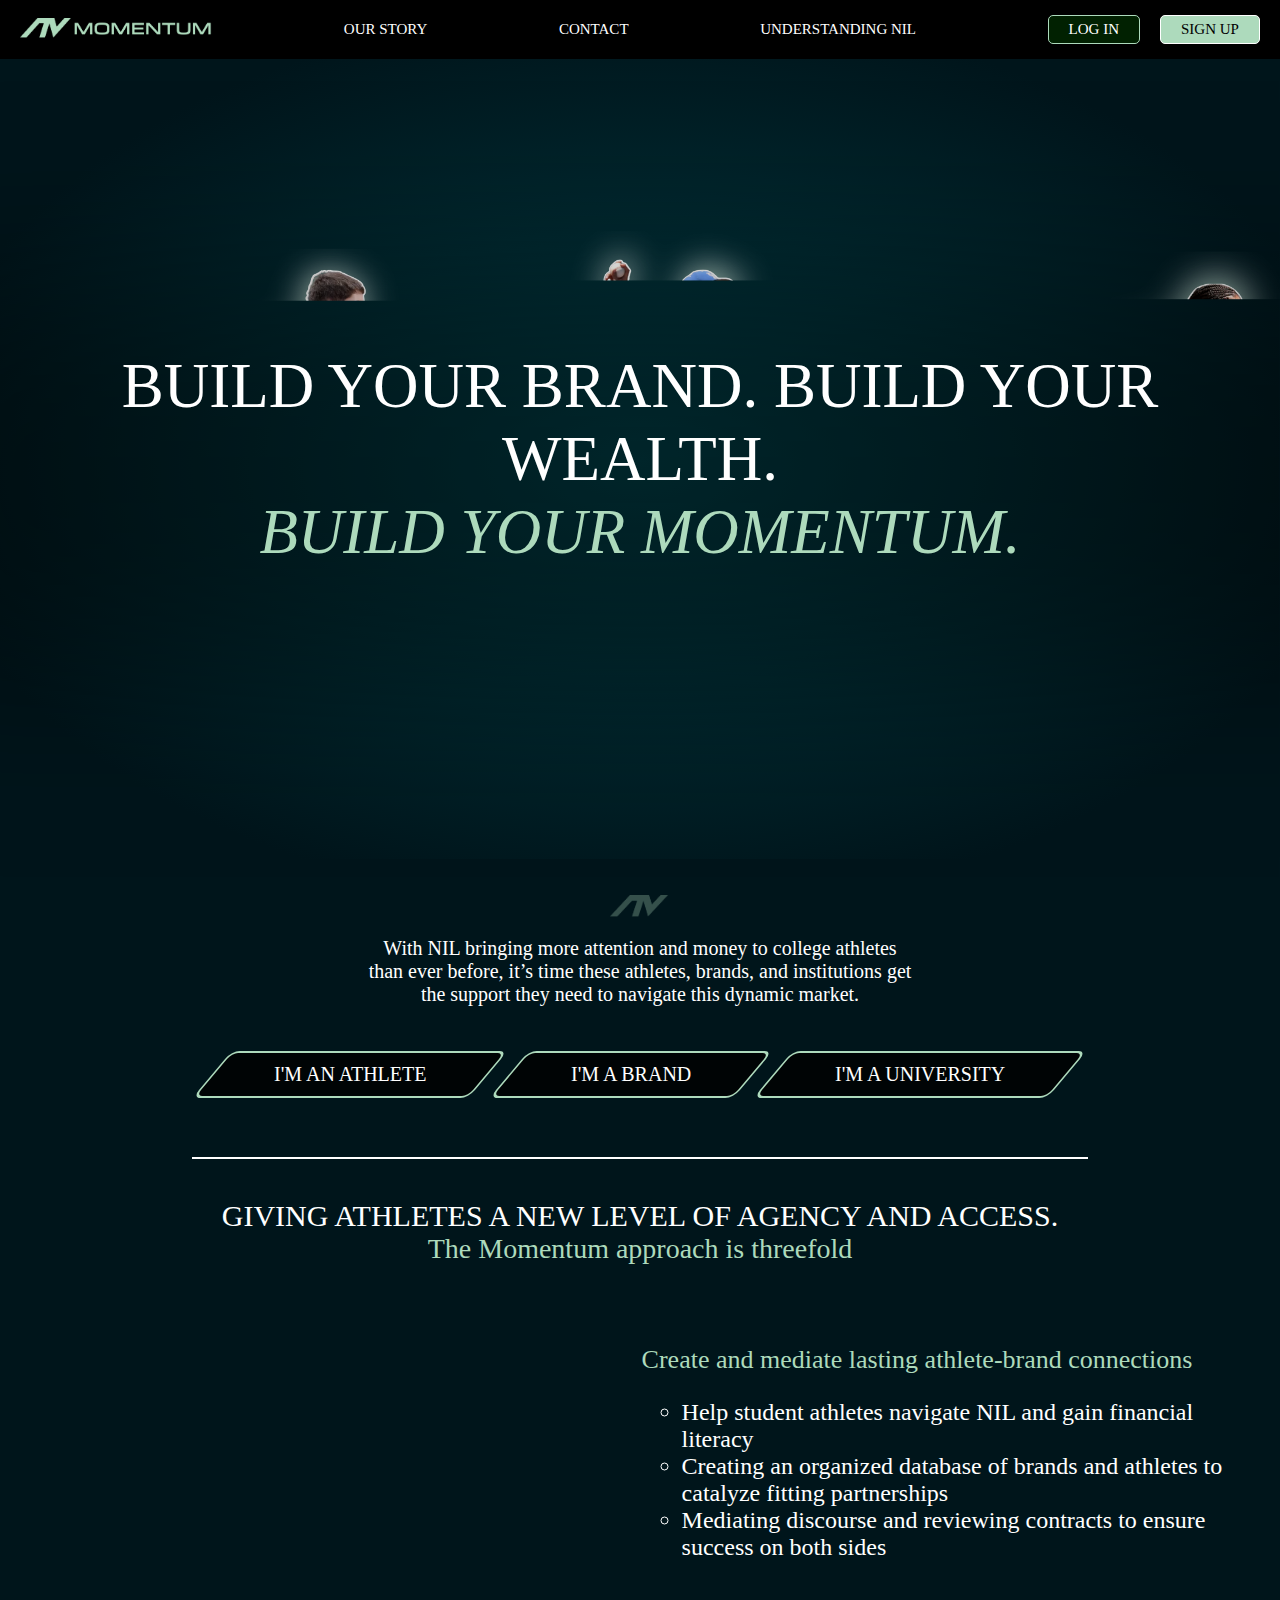
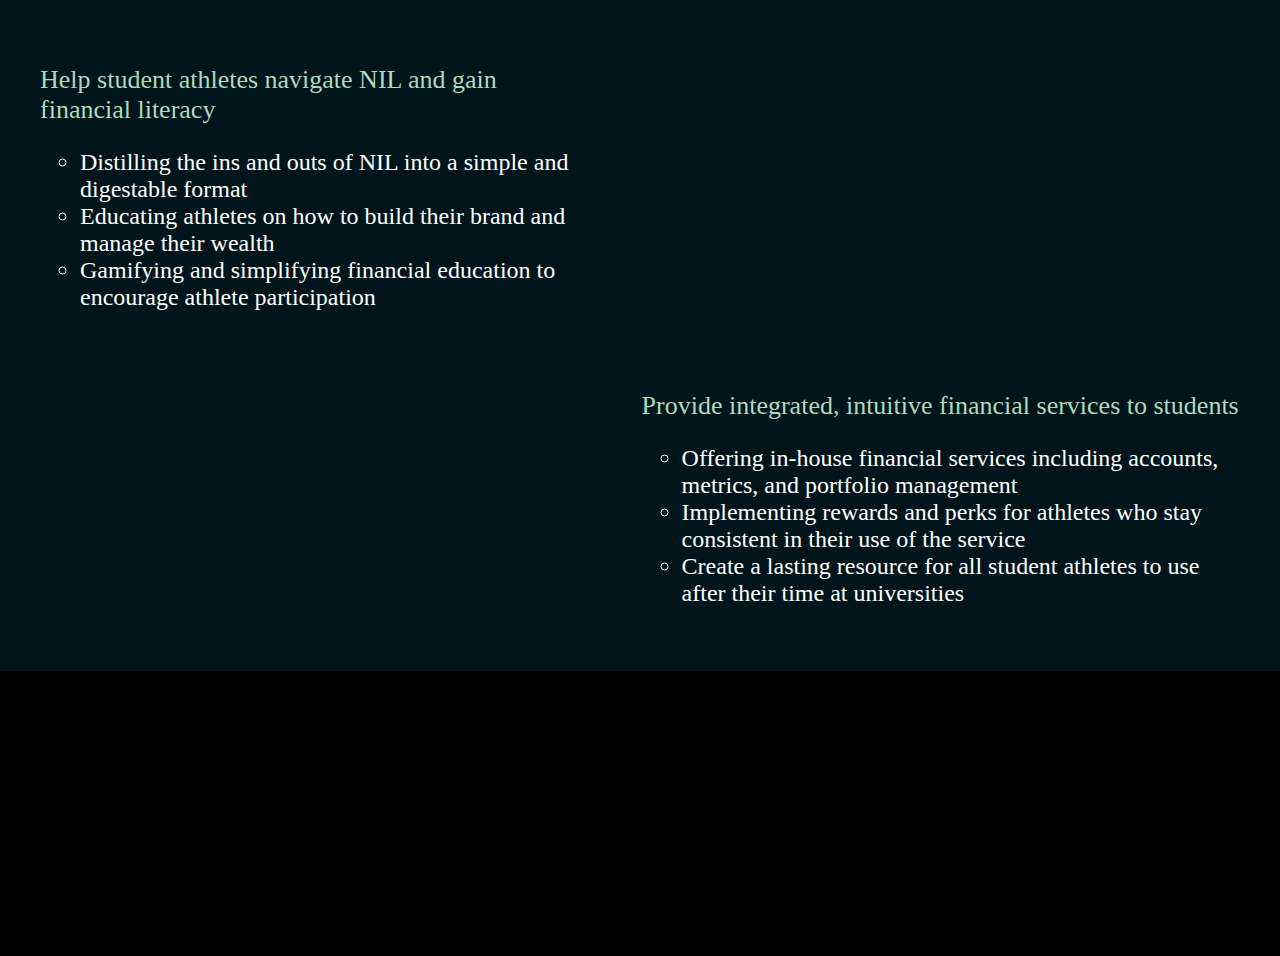
==== index.html @ ad5f427d "1" ====
<!DOCTYPE html>
<html lang="en">
<head>
    <title>Home Page</title>
    <meta charset="UTF-8">
    <meta name="viewport" content="width=device-width, initial-scale=1.0">
    <link rel="stylesheet" href="style.css">
    <link rel="preconnect" href="https://fonts.googleapis.com">
    <link rel="preconnect" href="https://fonts.gstatic.com" crossorigin>
    <link href="https://fonts.googleapis.com/css2?family=Kanit:ital,wght@0,100;0,200;0,300;0,400;0,500;0,600;0,700;0,800;0,900;1,100;1,200;1,300;1,400;1,500;1,600;1,700;1,800;1,900&display=swap" rel="stylesheet">
</head>
<header>
<ul class="nav-list">
    <li><img src="images/logo.png" class="img"></li>
    <li>OUR STORY</li>
    <li>CONTACT</li>
    <li>UNDERSTANDING NIL</li>
    <li class="auth-buttons">
        <div class="login-button">LOG IN</div>
        <div class="signup-button">SIGN UP</div>
    </li>
</ul>
<header>
<body>
<div class="landing-page">
<img src="images/blurline.png" class="blurline">
<div class ="title-text">
    <p>BUILD YOUR BRAND. BUILD YOUR WEALTH.</p>
    <em>BUILD YOUR MOMENTUM.</em>
    <div class="image-container">
        <img src="images/athlete-1.png" class="moving-image" id="athlete-1">
        <img src="images/athlete-2.png" class="moving-image" id="athlete-2">
        <img src="images/athlete-3.png" class="moving-image" id="athlete-3">
        <img src="images/athlete-4.png" class="moving-image" id="athlete-4">
    </div>
    
</div>

<script>
  
  document.addEventListener("DOMContentLoaded", function() {
            const container = document.querySelector('.image-container');
            const images = document.querySelectorAll('.moving-image');
            const speed = 1; // Adjust the speed as needed

            function moveImages() {
                images.forEach((image) => {
                    const currentLeft = parseFloat(window.getComputedStyle(image).left);
                    image.style.left = `${currentLeft + speed}px`;

                    // If the image moves off the right side, reposition it to the left side
                    if (currentLeft > container.offsetWidth) {
                        image.style.left = `-${image.offsetWidth}px`;
                    }
                });
            }

            function initialize() {
                images.forEach((image, index) => {
                    image.style.position = 'absolute';
                    image.style.left = `${index * (image.offsetWidth + 20)}px`; // Initial position with spacing
                });

                setInterval(moveImages, 10); // Move images every 10ms
            }

            initialize();

            // Refresh the page on window resize
            window.addEventListener('resize', () => {
                location.reload();
            });
        });
    </script>
</div>
<div class="section-1">

<div class="supportText">
<img src="images/short-logo.png" class="short-logo">
<p>With NIL bringing more attention and money to college athletes <br>
    than ever before, it’s time these athletes, brands, and institutions get <br>
    the support they need to  navigate this dynamic market. </p>
    <ul class="redirectories">
        <li class="redirect-button" id="athlete-button"><div class="skew-fix">I'M AN ATHLETE</div></li>
        <li class="redirect-button" id="brand-button"><div class="skew-fix">I'M A BRAND</div></li>
        <li class="redirect-button" id="university-button"><div class="skew-fix">I'M A UNIVERSITY</div></li>
    </ul>
</div>

</div>
<div class="section-2">
    <h1>GIVING ATHLETES A NEW LEVEL OF AGENCY AND ACCESS.</h1>
    <p>The Momentum approach is threefold</p>
    <div class="subsection1">
    <div class= "bold-text">Create and mediate lasting
        athlete-brand connections</div>
    <ul class="subtext">
        <li>Help student athletes navigate
            NIL and gain financial literacy</li>
        <li> Creating an organized database of brands and 
            athletes to catalyze fitting partnerships</li>
        <li> Mediating discourse and reviewing contracts 
            to ensure success on both sides</li>
    </ul>
</div>
    <div class="subsection2">
    <div class= "bold-text">Help student athletes navigate
        NIL and gain financial literacy</div>
        <ul class="subtext">
            <li>Distilling the ins and outs of NIL into a simple 
                and digestable format </li>
            <li>Educating athletes on how to build their brand
                and manage their wealth</li>
            <li>Gamifying and simplifying financial education
                to encourage athlete participation </li>
        </ul>
    </div>
    <div class="subsection3">
    <div class= "bold-text">Provide integrated, intuitive
        financial services to students</div>
        <ul class="subtext">
            <li>Offering in-house financial services including
                accounts, metrics, and portfolio management  </li>
            <li>Implementing rewards and perks for athletes who 
                stay consistent in their use of the service</li>
            <li>Create a lasting resource for all student athletes to
                use after their time at universities </li>
        </ul>
    </div>
</div>
</body>
<footer>
    
</footer>
</html>
---- style.css ----
.html,body
{
    background-color: black;
    color:white;
    font-family: kanit;
    margin: 0;
    padding: 0;
    min-width: 800px;
    overflow-x: hidden;
}

.nav-list
{
    background-color: black;
    align-items: center;
    display:flex;
    justify-content: space-between;
    font-weight: 300;
    list-style-type:none;
    padding: 0px 20px;
    font-size: 15px;
}
.auth-buttons {
    display: flex;
    gap: 20px; /* Adjust the gap between the buttons as needed */
    
}
.img
{
    height:20px;
    width:auto;
}
.login-button
{
    background-color: rgb(1, 33, 1);
    padding: 5px 20px;
    border-radius: 5px;
    border:1px solid #ADDABC
}
.signup-button
{
    background-color: #addabc;
    padding: 5px 20px;
    border-radius:5px;
    border:1px solid white;
    color: black;
}

.landing-page
{
    height:800px;
    background: radial-gradient(ellipse, #003C44 , #00151B  80%);
    font-size:7vh;
    font-weight: 300;
    
}
.title-text
{
    align-items: center;
    text-align: center;
    justify-content: center;
    display:flex;
    flex-direction: column;
    height: 100%;
}
.landing-page p
{
    margin: 0;

    z-index: 4;

}
.landing-page em
{
    color:#addabc;
    z-index: 4;
}
.section-1 {
    height: 300px;
    background-color: #00151B;
    font-size: 40px;    
    overflow-x: hidden;
    position: relative; /* Add this to position the pseudo-element correctly */
}

.section-1::after {
    content: "";
    display: block;
    width: 70%;
    height: 2px;
    background-color: white;
    position: absolute;
    bottom: 0;
    left: 50%;
    transform: translateX(-50%);
}
.supportText 
{
    align-items: center;
    text-align: center;
    justify-content: center;
    display:flex;
    flex-direction: column;
    height: 100%;
    font-size: 0.5em;
}

.image-container {
    position: relative;
    width: 100%;
    justify-content: space-between;
    z-index: 1;
    min-width: 960px;
    top:-400px;
    vertical-align: top;
    
}

.moving-image {
    width: 450px;
    height: auto;
    position: absolute;
    vertical-align: text-bottom;
}

.blurline{
    align-items: center;
    text-align: center;
    justify-content: center;
    display:flex;
    position:absolute;
    top:80px;
    height:800px;
    width:100%;
    z-index: 3;
    animation: fadeIn 3s;
}
@keyframes fadeIn {
    0% { opacity: 0; }
    100% { opacity: 1; }
  }
.short-logo
{
    width: 60px;
    opacity: 30%;
}

.redirectories
{
    align-items: center;
    display:flex;
    font-weight: 400;
    list-style-type:none;
    padding: 0px 20px;
    font-size: 25px;
    font-family: kanit;
    gap:20px;
    min-width: 820px;
}
.redirect-button
{
    background-color: #000405;
    border: 2px solid #addabc;
    padding: .4em 2.4em;
    border-radius: 8px;
    transform:skew(-40deg);
}

.redirect-button:hover
{
    animation: fadeIn 2s;
}
@keyframes fadeIn {
    100% { opacity: 1; }
    0% { opacity: 0.5; }
  }
.skew-fix
{
    font-size: 20px;
    transform:skew(40deg);
}
.section-2
{
    height: 100%;
    background-color: #00151B;
    font-size: 40px;
    margin-top: -20px;
    padding: 40px;
}
.section-2 h1
{
    display:flex;
    justify-content: center;
    font-weight: 400;
    font-size: 30px;;
    text-align: center;
}
.section-2 p
{
    display:flex;
    justify-content: center;
    margin-top: -20px;;
    font-weight: 400;
    font-size: 28px;
    color: #ADDABC;
}
.bold-text
{
    font-weight: 400;
    font-size: 26px;
    color: #ADDABC;
}
.subtext
{
    
    font-size: 24px;
    font-weight: 300;
    list-style-type: circle;
}
.subsection1
{
    align-items: left;
    text-align: left;
    display:flex;
    flex-direction: column;
    width: 50%;
    margin-left:47vw;
    margin-top: 80px;
}
.subsection2
{
    margin-top: 80px;
    width: 45%;
}
.subsection3
{
    margin-top: 80px;
    align-items: left;
    text-align: left;
    display:flex;
    flex-direction: column;
    width: 50%;
    margin-left:47vw
}
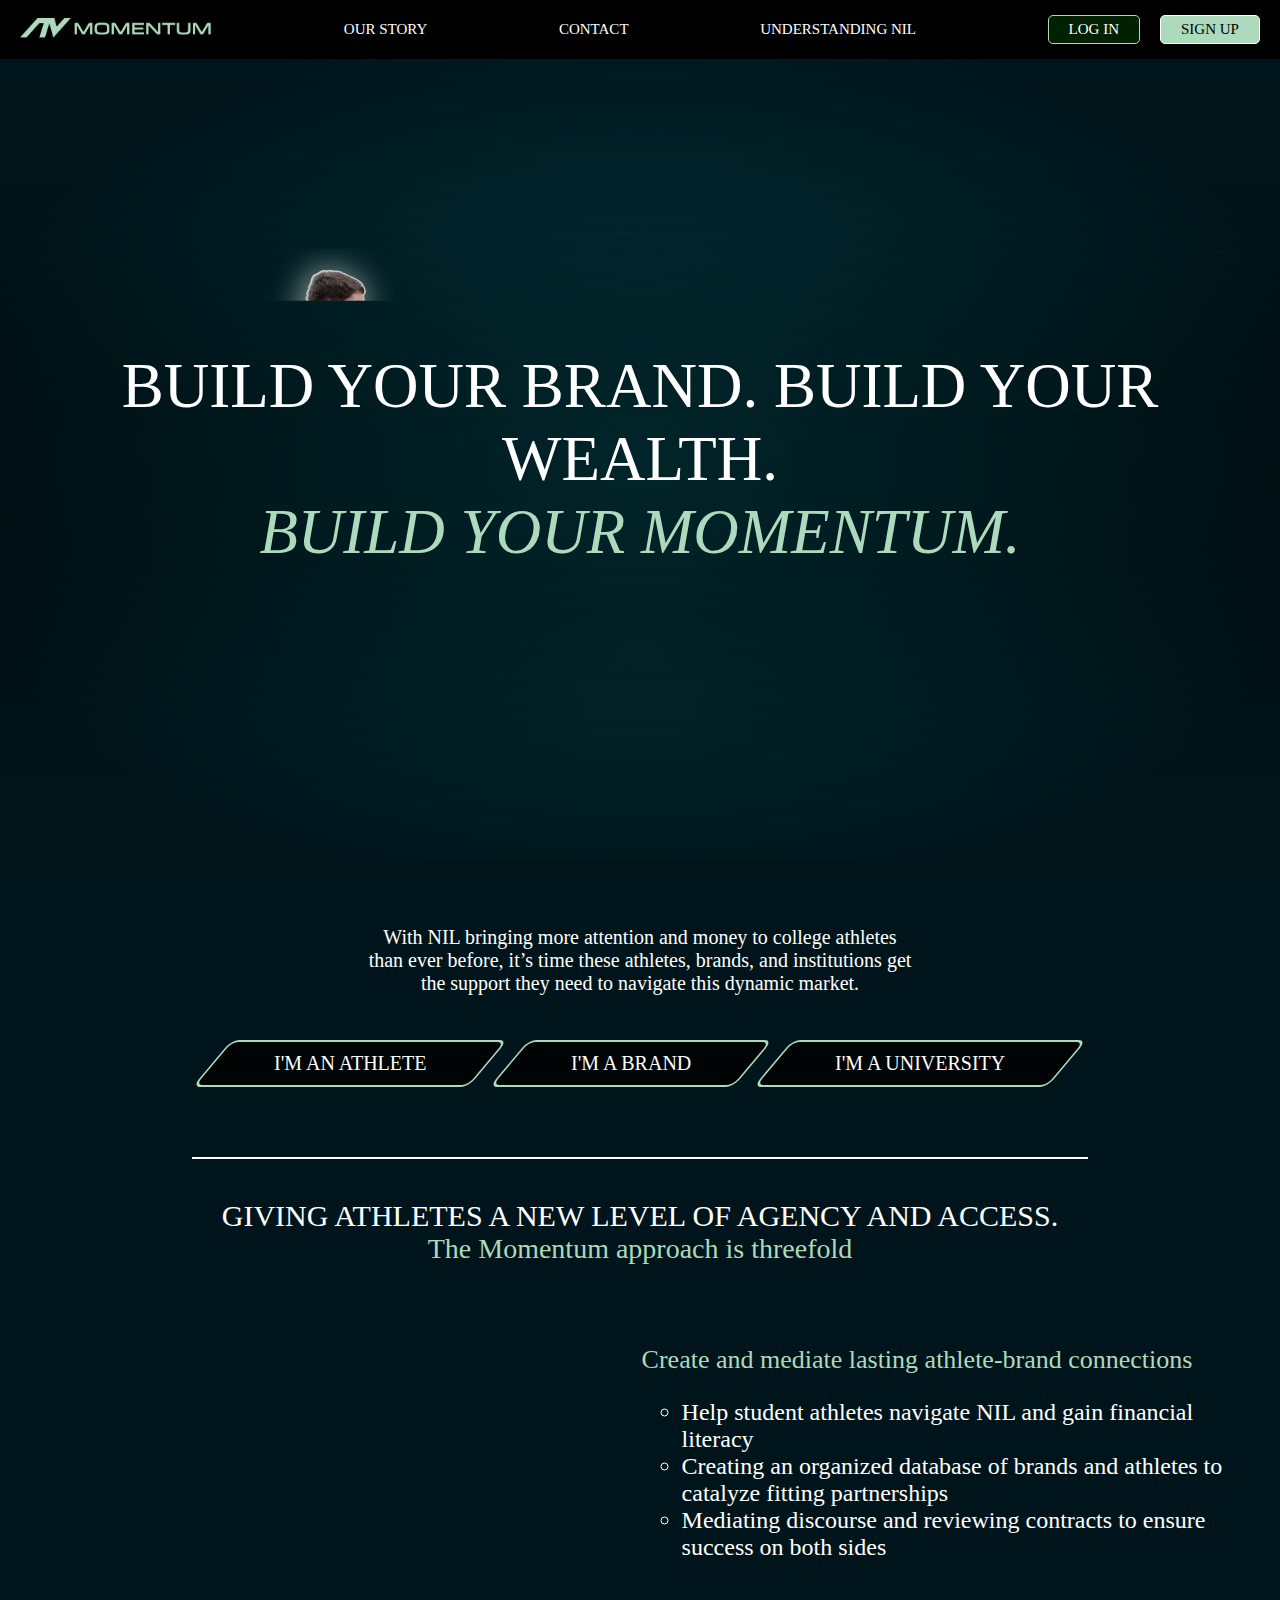
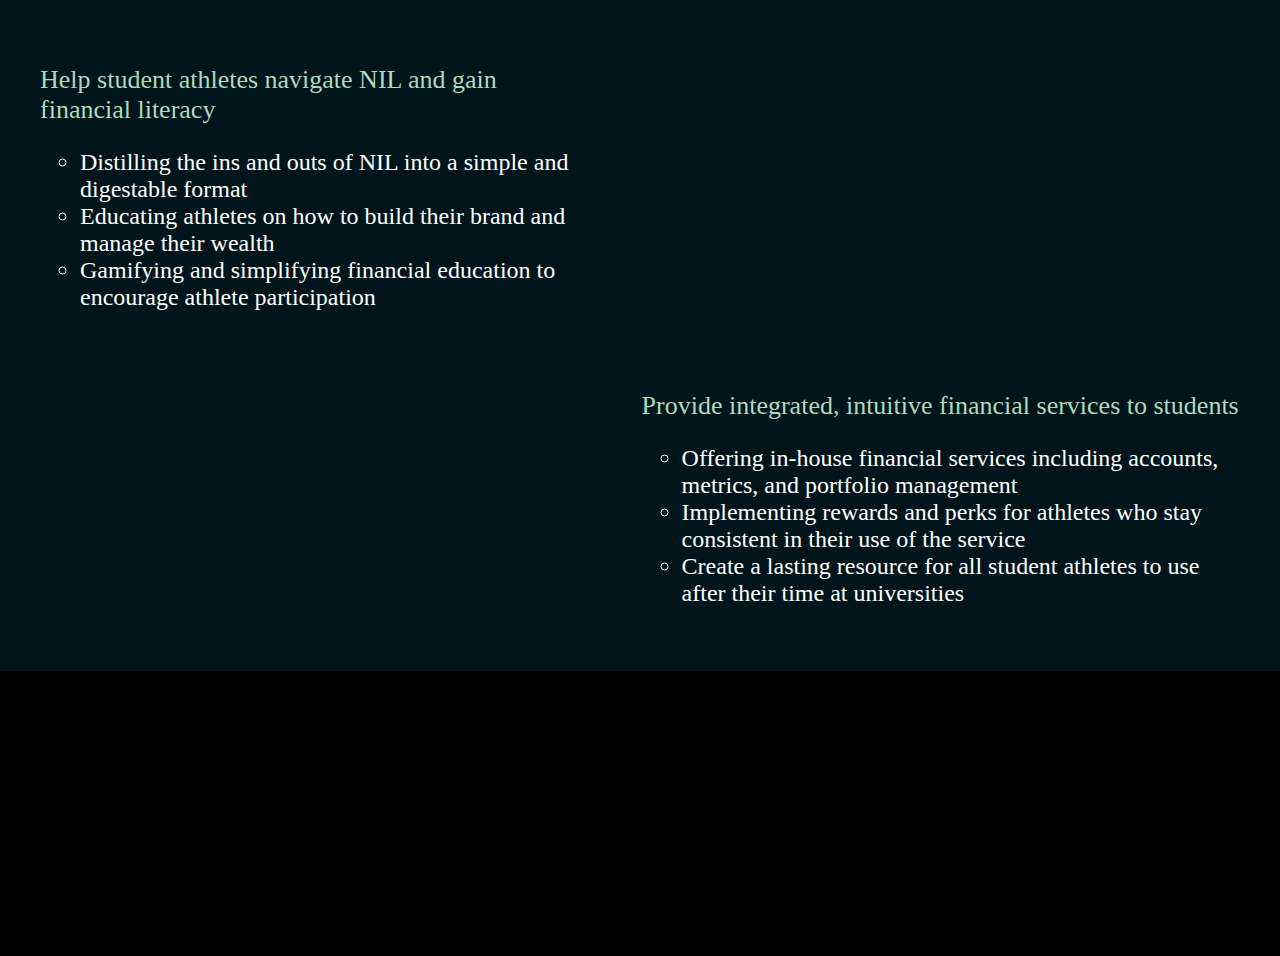
==== commit af5444e2: "mobile version + different html" ====
--- a/index.html
+++ b/index.html
@@ -11,7 +11,7 @@
 </head>
 <header>
 <ul class="nav-list">
-    <li><img src="images/logo.png" class="img"></li>
+    <li><img src="images/logo.png" class="header-logo"id="img"></li>
     <li>OUR STORY</li>
     <li>CONTACT</li>
     <li>UNDERSTANDING NIL</li>
@@ -21,6 +21,13 @@
     </li>
 </ul>
 <header>
+    <div class="full-screen-menu">
+        <ul>
+            <li>Projects</li>
+            <li>About Me</li>
+            <li>Contact</li>
+        </ul>
+    </div>
 <body>
 <div class="landing-page">
 <img src="images/blurline.png" class="blurline">
@@ -36,42 +43,6 @@
     
 </div>
 
-<script>
-  
-  document.addEventListener("DOMContentLoaded", function() {
-            const container = document.querySelector('.image-container');
-            const images = document.querySelectorAll('.moving-image');
-            const speed = 1; // Adjust the speed as needed
-
-            function moveImages() {
-                images.forEach((image) => {
-                    const currentLeft = parseFloat(window.getComputedStyle(image).left);
-                    image.style.left = `${currentLeft + speed}px`;
-
-                    // If the image moves off the right side, reposition it to the left side
-                    if (currentLeft > container.offsetWidth) {
-                        image.style.left = `-${image.offsetWidth}px`;
-                    }
-                });
-            }
-
-            function initialize() {
-                images.forEach((image, index) => {
-                    image.style.position = 'absolute';
-                    image.style.left = `${index * (image.offsetWidth + 20)}px`; // Initial position with spacing
-                });
-
-                setInterval(moveImages, 10); // Move images every 10ms
-            }
-
-            initialize();
-
-            // Refresh the page on window resize
-            window.addEventListener('resize', () => {
-                location.reload();
-            });
-        });
-    </script>
 </div>
 <div class="section-1">
 
@@ -128,6 +99,7 @@
         </ul>
     </div>
 </div>
+<script src="script.js"></script>
 </body>
 <footer>
     
--- a/style.css
+++ b/style.css
@@ -25,7 +25,7 @@
     gap: 20px; /* Adjust the gap between the buttons as needed */
     
 }
-.img
+#img
 {
     height:20px;
     width:auto;
@@ -242,3 +242,150 @@
     width: 50%;
     margin-left:47vw
 }
+
+/* Ensure full-screen menu is hidden on desktop */
+.full-screen-menu {
+    display: none;
+}
+
+/* Ensure full-screen menu can be closed by clicking outside */
+.full-screen-menu.show {
+    display: flex;
+    flex-direction: column;
+}
+/* Mobile Styles */
+@media (max-width: 768px) {
+    html, body {
+        min-width: 100%; /* Remove min-width for better mobile responsiveness */
+        font-size: 16px; /* Adjust base font size for mobile */
+    }
+
+    .nav-list {
+        display: flex;
+        justify-content: center; /* Center the logo */
+        padding: 10px;
+    }
+
+    .nav-list li:not(:first-child) {
+        display: none; /* Hide all list items except the first one which contains the logo */
+    }
+
+    .auth-buttons {
+        display: none; /* Hide the auth-buttons */
+    }
+
+
+    .full-screen-menu {
+        display: none;
+        position: fixed;
+        top: 0;
+        left: 0;
+        width: 100%;
+        height: 100%;
+        background-color: rgba(0, 0, 0, 0.9);
+        color: white;
+        z-index: 1000;
+        align-items: center;
+        justify-content: center;
+        text-align: center;
+    }
+
+    .full-screen-menu ul {
+        list-style: none;
+        padding: 0;
+    }
+
+    .full-screen-menu li {
+        margin: 20px 0;
+        font-size: 24px;
+    }
+
+    /* Styles for the full-screen menu when visible */
+    .full-screen-menu.show {
+        display: flex;
+        flex-direction: column;
+    }
+
+    .image-container {
+        min-width: 100%;
+        top: -200px;
+    }
+
+    .moving-image {
+        width: 100%;
+        height: auto;
+    }
+
+    .blurline {
+        height: 400px;
+        top: 40px;
+    }
+
+    .section-1 {
+        height: auto;
+        padding: 20px;
+        font-size: 24px;
+    }
+
+    .section-1::after {
+        width: 80%;
+    }
+
+    .supportText {
+        font-size: 1em;
+        padding: 20px;
+    }
+
+    .redirectories {
+        flex-direction: column;
+        font-size: 18px;
+        gap: 10px;
+        padding: 10px;
+        min-width: 100%;
+    }
+
+    .redirect-button {
+        width: 100%;
+        padding: 10px;
+        text-align: center;
+    }
+
+    .skew-fix {
+        font-size: 18px;
+    }
+
+    .section-2 {
+        padding: 20px;
+        font-size: 24px;
+    }
+
+    .section-2 h1 {
+        font-size: 24px;
+    }
+
+    .section-2 p {
+        font-size: 20px;
+    }
+
+    .bold-text {
+        font-size: 20px;
+    }
+
+    .subtext {
+        font-size: 20px;
+    }
+
+    .subsection1, .subsection2, .subsection3 {
+        width: 100%;
+        margin-left: 0;
+        padding: 10px;
+    }
+
+    .image-container {
+        visibility: hidden;
+    }
+
+    .blurline {
+        visibility: hidden;
+    }
+}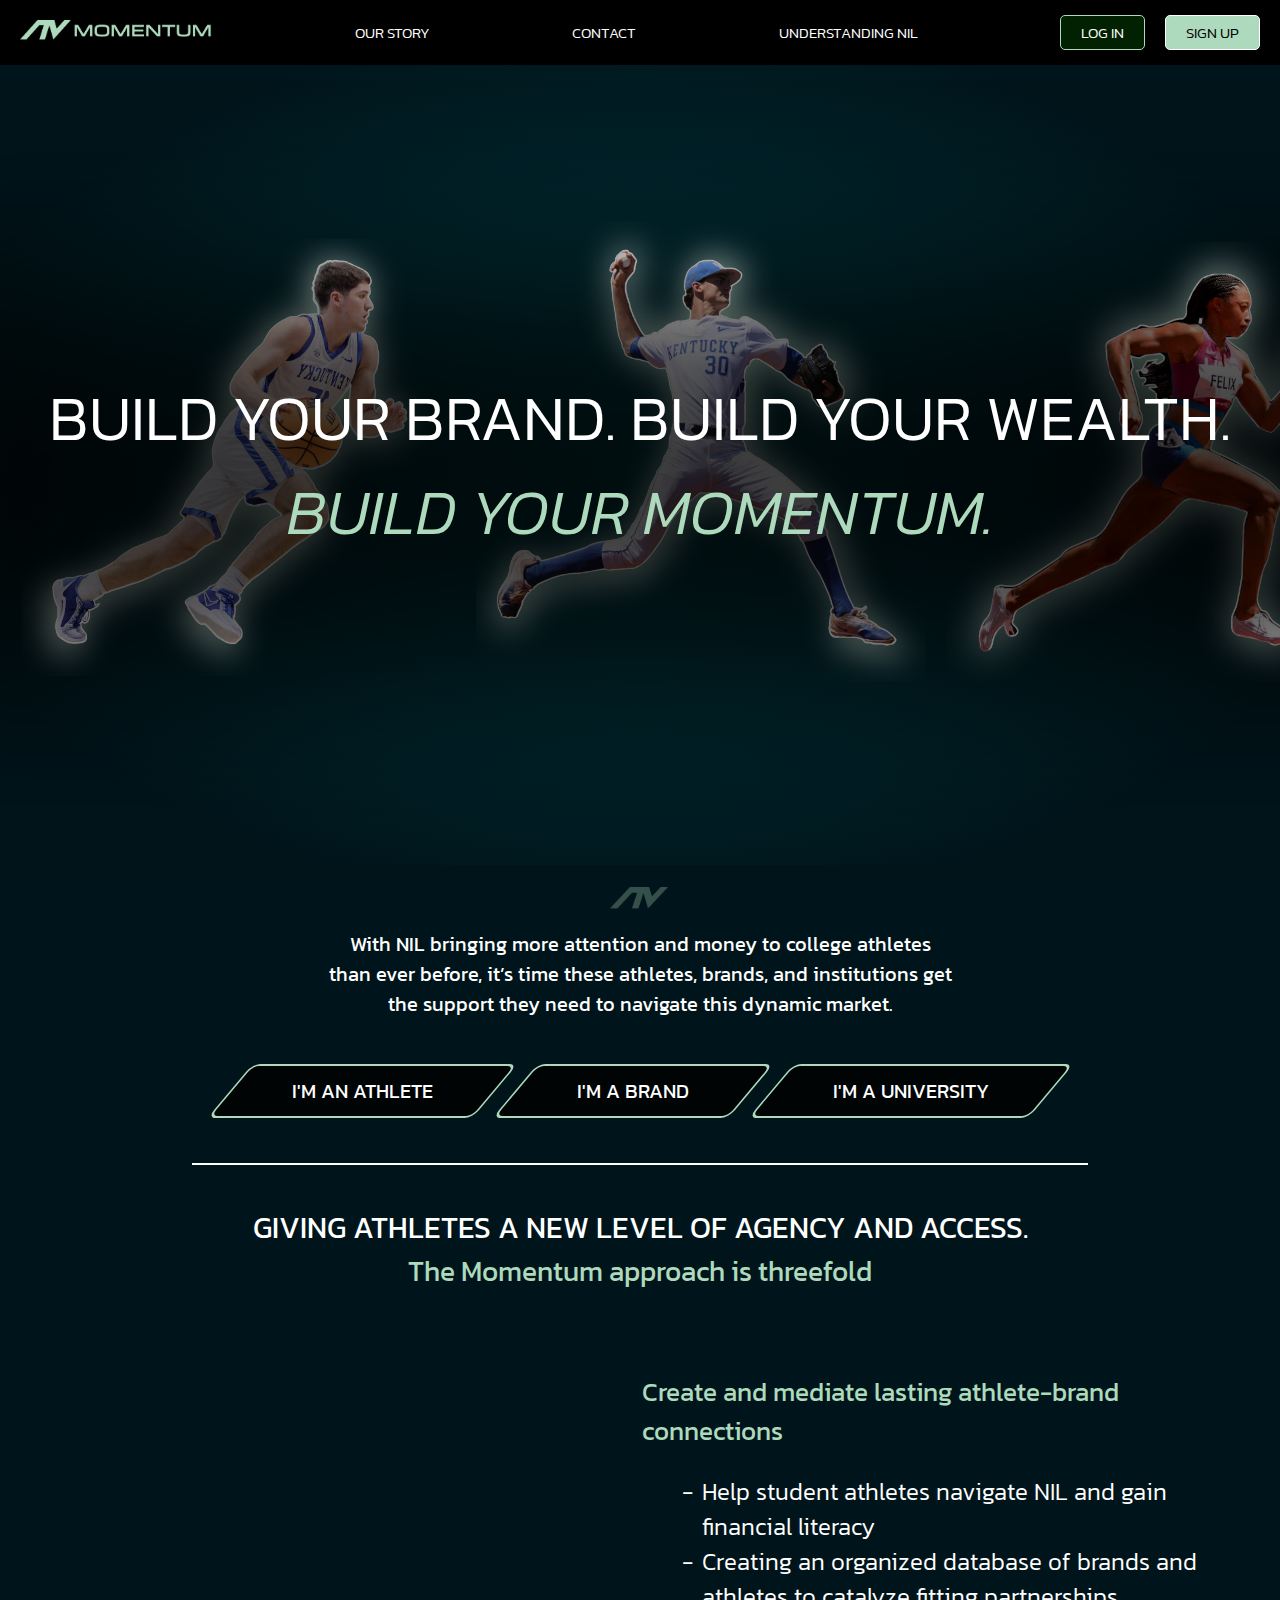
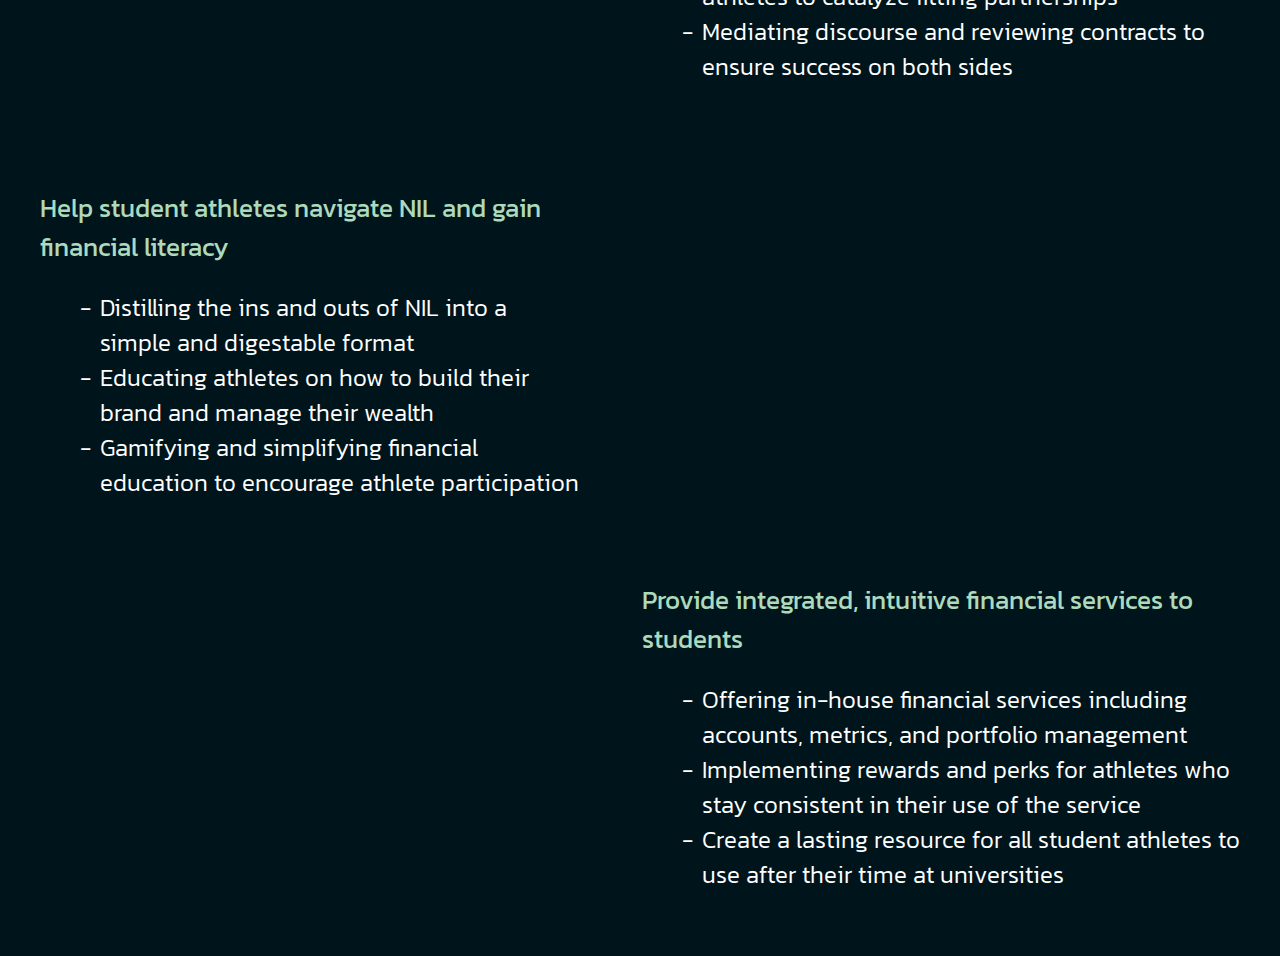
==== commit 0c1d9892: "form data" ====
--- a/index.html
+++ b/index.html
@@ -4,7 +4,7 @@
     <title>Home Page</title>
     <meta charset="UTF-8">
     <meta name="viewport" content="width=device-width, initial-scale=1.0">
-    <link rel="stylesheet" href="style.css">
+    <link rel="stylesheet" href="styles/style.css">
     <link rel="preconnect" href="https://fonts.googleapis.com">
     <link rel="preconnect" href="https://fonts.gstatic.com" crossorigin>
     <link href="https://fonts.googleapis.com/css2?family=Kanit:ital,wght@0,100;0,200;0,300;0,400;0,500;0,600;0,700;0,800;0,900;1,100;1,200;1,300;1,400;1,500;1,600;1,700;1,800;1,900&display=swap" rel="stylesheet">
@@ -52,9 +52,9 @@
     than ever before, it’s time these athletes, brands, and institutions get <br>
     the support they need to  navigate this dynamic market. </p>
     <ul class="redirectories">
-        <li class="redirect-button" id="athlete-button"><div class="skew-fix">I'M AN ATHLETE</div></li>
-        <li class="redirect-button" id="brand-button"><div class="skew-fix">I'M A BRAND</div></li>
-        <li class="redirect-button" id="university-button"><div class="skew-fix">I'M A UNIVERSITY</div></li>
+        <li class="redirect-button" id="athlete-button" onclick="window.location.href='signup.html'"><div class="skew-fix">I'M AN ATHLETE</div></li>
+        <li class="redirect-button" id="brand-button" onclick="window.location.href='signup.html'"><div class="skew-fix">I'M A BRAND</div></li>
+        <li class="redirect-button" id="university-button" onclick="window.location.href='signup.html'"><div class="skew-fix">I'M A UNIVERSITY</div></li>
     </ul>
 </div>
 
--- a/styles/style.css
+++ b/styles/style.css
@@ -0,0 +1,407 @@
+.html,body
+{
+    background-color: black;
+    color:white;
+    font-family: kanit;
+    margin: 0;
+    padding: 0;
+    min-width: 800px;
+    overflow-x: hidden;
+}
+
+.nav-list
+{
+    background-color: black;
+    align-items: center;
+    display:flex;
+    justify-content: space-between;
+    font-weight: 300;
+    list-style-type:none;
+    padding: 0px 20px;
+    font-size: 15px;
+}
+.auth-buttons {
+    display: flex;
+    gap: 20px; /* Adjust the gap between the buttons as needed */
+    
+}
+#img
+{
+    height:20px;
+    width:auto;
+}
+.login-button
+{
+    background-color: rgb(1, 33, 1);
+    padding: 5px 20px;
+    border-radius: 5px;
+    border:1px solid #ADDABC
+}
+.signup-button
+{
+    background-color: #addabc;
+    padding: 5px 20px;
+    border-radius:5px;
+    border:1px solid white;
+    color: black;
+}
+
+.landing-page
+{
+    height:800px;
+    background: radial-gradient(ellipse, #003C44 , #00151B  80%);
+    font-size:7vh;
+    font-weight: 300;
+    
+}
+.title-text
+{
+    align-items: center;
+    text-align: center;
+    justify-content: center;
+    display:flex;
+    flex-direction: column;
+    height: 100%;
+}
+.landing-page p
+{
+    margin: 0;
+
+    z-index: 4;
+
+}
+.landing-page em
+{
+    color:#addabc;
+    z-index: 4;
+}
+.section-1 {
+    height: 300px;
+    background-color: #00151B;
+    font-size: 40px;    
+    overflow-x: hidden;
+    position: relative; /* Add this to position the pseudo-element correctly */
+}
+
+.section-1::after {
+    content: "";
+    display: block;
+    width: 70%;
+    height: 2px;
+    background-color: white;
+    position: absolute;
+    bottom: 0;
+    left: 50%;
+    transform: translateX(-50%);
+}
+.supportText 
+{
+    align-items: center;
+    text-align: center;
+    justify-content: center;
+    display:flex;
+    flex-direction: column;
+    height: 100%;
+    font-size: 0.5em;
+}
+
+.image-container {
+    position: relative;
+    width: 100%;
+    justify-content: space-between;
+    z-index: 1;
+    min-width: 960px;
+    top:-400px;
+    vertical-align: top;
+    
+}
+
+.moving-image {
+    width: 450px;
+    height: auto;
+    position: absolute;
+    vertical-align: text-bottom;
+}
+
+.blurline{
+    align-items: center;
+    text-align: center;
+    justify-content: center;
+    display:flex;
+    position:absolute;
+    top:80px;
+    height:800px;
+    width:100%;
+    z-index: 3;
+    animation: fadeIn 3s;
+}
+@keyframes fadeIn {
+    0% { opacity: 0; }
+    100% { opacity: 1; }
+  }
+.short-logo
+{
+    width: 60px;
+    opacity: 30%;
+}
+
+.redirectories
+{
+    align-items: center;
+    display:flex;
+    font-weight: 400;
+    list-style-type:none;
+    padding: 0px 20px;
+    font-size: 25px;
+    font-family: kanit;
+    gap:20px;
+    min-width: 820px;
+}
+.redirect-button
+{
+    background-color: #000405;
+    border: 2px solid #addabc;
+    padding: .4em 2.4em;
+    border-radius: 8px;
+    transform:skew(-40deg);
+}
+
+.redirect-button:hover
+{
+    animation: fadeIn 2s;
+}
+@keyframes fadeIn {
+    100% { opacity: 1; }
+    0% { opacity: 0.5; }
+  }
+.skew-fix
+{
+    font-size: 20px;
+    transform:skew(40deg);
+}
+.section-2
+{
+    height: 100%;
+    background-color: #00151B;
+    font-size: 40px;
+    margin-top: -20px;
+    padding: 40px;
+}
+.section-2 h1
+{
+    display:flex;
+    justify-content: center;
+    font-weight: 400;
+    font-size: 30px;;
+    text-align: center;
+}
+.section-2 p
+{
+    display:flex;
+    justify-content: center;
+    margin-top: -20px;;
+    font-weight: 400;
+    font-size: 28px;
+    color: #ADDABC;
+}
+.bold-text
+{
+    font-weight: 400;
+    font-size: 26px;
+    color: #ADDABC;
+}
+.subtext
+{
+    
+    font-size: 24px;
+    font-weight: 300;
+    list-style-type: none;
+}
+.subtext li {
+    position: relative; /* Position the list items relative to adjust the dash position */
+    padding-left: 20px; /* Add padding to maintain indentation */
+}
+
+.subtext li::before {
+    content: "- "; /* Add a dash before each list item */
+    position: absolute; /* Position the dash absolutely */
+    left: 0; /* Align the dash to the left of the list item */
+}
+.subsection1
+{
+    align-items: left;
+    text-align: left;
+    display:flex;
+    flex-direction: column;
+    width: 50%;
+    margin-left:47vw;
+    margin-top: 80px;
+}
+.subsection2
+{
+    margin-top: 80px;
+    width: 45%;
+}
+.subsection3
+{
+    margin-top: 80px;
+    align-items: left;
+    text-align: left;
+    display:flex;
+    flex-direction: column;
+    width: 50%;
+    margin-left:47vw
+}
+
+/* Ensure full-screen menu is hidden on desktop */
+.full-screen-menu {
+    display: none;
+}
+
+/* Ensure full-screen menu can be closed by clicking outside */
+.full-screen-menu.show {
+    display: flex;
+    flex-direction: column;
+}
+/* Mobile Styles */
+@media (max-width: 768px) {
+    html, body {
+        min-width: 100%; /* Remove min-width for better mobile responsiveness */
+        font-size: 16px; /* Adjust base font size for mobile */
+    }
+
+    .nav-list {
+        display: flex;
+        justify-content: center; /* Center the logo */
+        padding: 10px;
+    }
+
+    .nav-list li:not(:first-child) {
+        display: none; /* Hide all list items except the first one which contains the logo */
+    }
+
+    .auth-buttons {
+        display: none; /* Hide the auth-buttons */
+    }
+
+
+    .full-screen-menu {
+        display: none;
+        position: fixed;
+        top: 0;
+        left: 0;
+        width: 100%;
+        height: 100%;
+        background-color: rgba(0, 0, 0, 0.9);
+        color: white;
+        z-index: 1000;
+        align-items: center;
+        justify-content: center;
+        text-align: center;
+    }
+
+    .full-screen-menu ul {
+        list-style: none;
+        padding: 0;
+    }
+
+    .full-screen-menu li {
+        margin: 20px 0;
+        font-size: 24px;
+    }
+
+    /* Styles for the full-screen menu when visible */
+    .full-screen-menu.show {
+        display: flex;
+        flex-direction: column;
+    }
+
+    .image-container {
+        min-width: 100%;
+        top: -200px;
+    }
+
+    .moving-image {
+        width: 100%;
+        height: auto;
+    }
+
+    .blurline {
+        height: 400px;
+        top: 40px;
+    }
+
+    .section-1 {
+        height: auto;
+        padding: 20px;
+        font-size: 24px;
+    }
+
+    .section-1::after {
+        width: 80%;
+    }
+
+    .supportText {
+        font-size: 1em;
+        padding: 20px;
+    }
+
+    .redirectories {
+        flex-direction: column;
+        font-size: 18px;
+        gap: 10px;
+        padding: 10px;
+        min-width: 100%;
+    }
+
+    .redirect-button {
+        width: 100%;
+        padding: 10px;
+        text-align: center;
+    }
+
+    .skew-fix {
+        font-size: 18px;
+    }
+
+    .section-2 {
+        padding: 20px;
+        font-size: 24px;
+    }
+
+    .section-2 h1 {
+        font-size: 24px;
+    }
+
+    .section-2 p {
+        font-size: 20px;
+    }
+
+    .bold-text {
+        font-size: 20px;
+    }
+
+    .subtext {
+        font-size: 20px;
+    }
+
+    .subsection1, .subsection2, .subsection3 {
+        width: 100%;
+        margin-left: 0;
+        padding: 10px;
+    }
+
+    .image-container {
+        visibility: hidden;
+    }
+
+    .blurline {
+        visibility: hidden;
+    }
+    .header
+    {
+        padding:0;
+        margin:0;
+        height: 30px;
+    }
+}